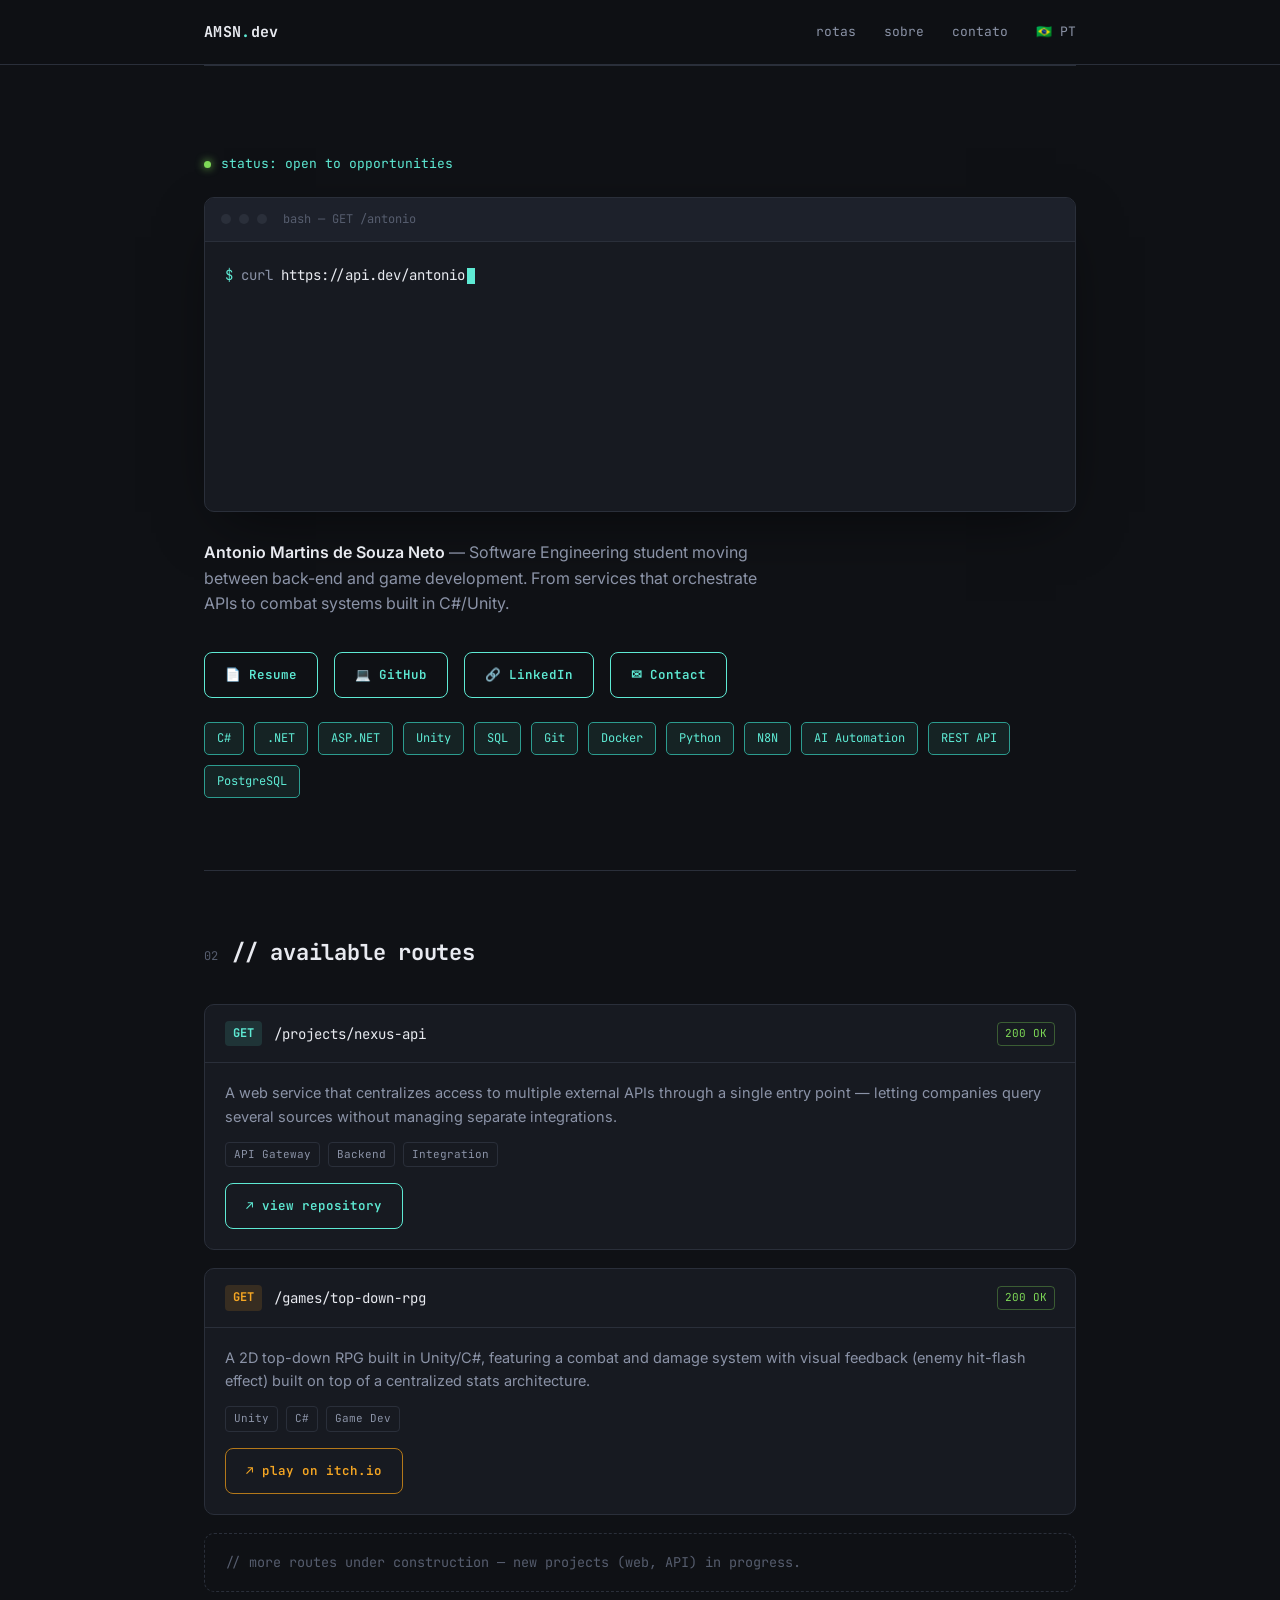
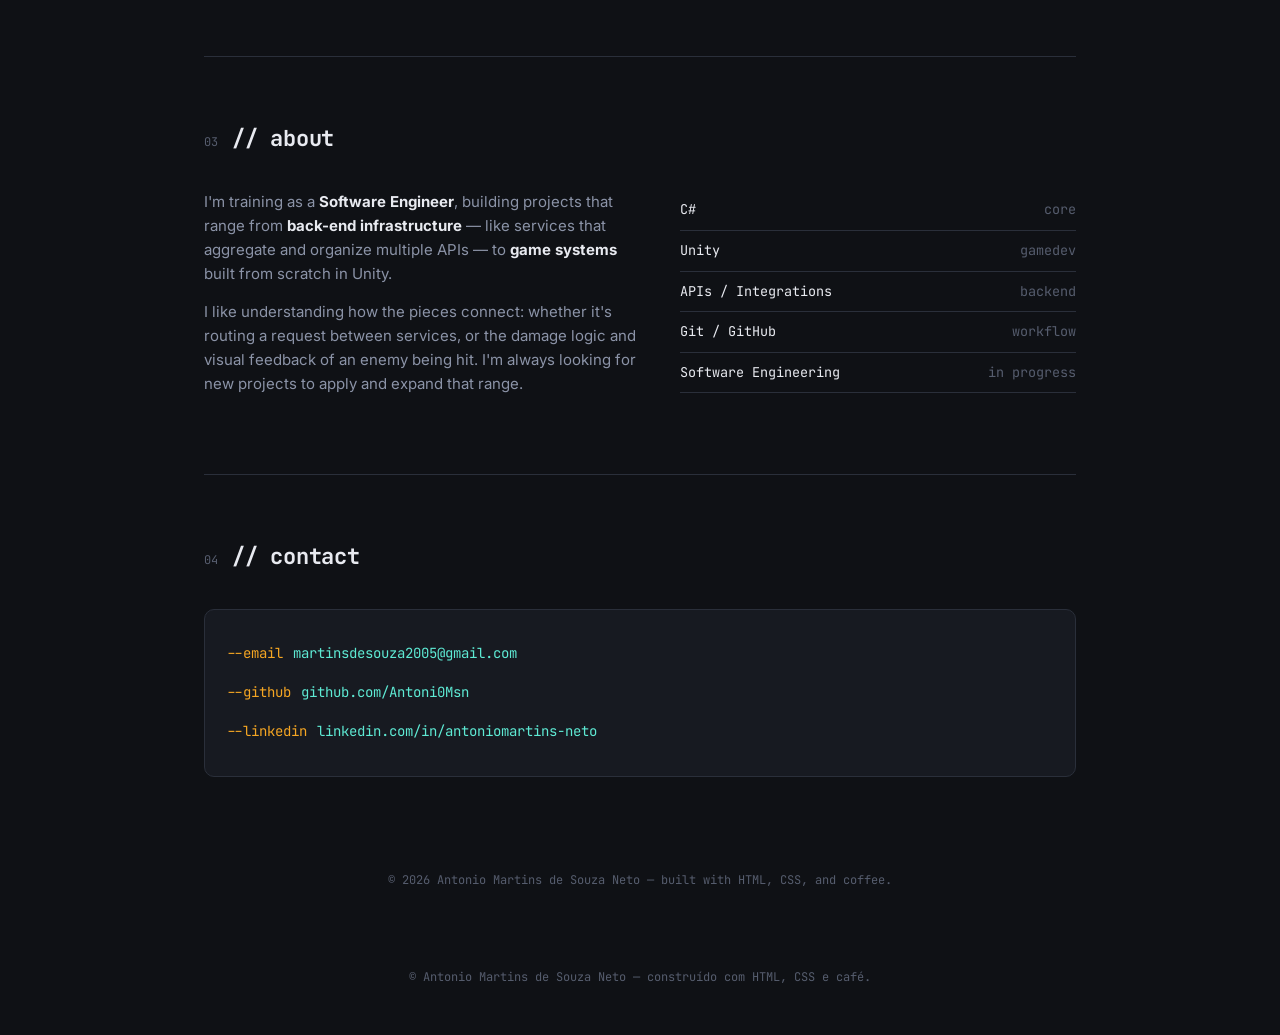
==== index.html @ a4c5094c "Add files via upload" ====
<!DOCTYPE html>
<html lang="en">

<head>
    <meta charset="UTF-8">
    <meta name="viewport" content="width=device-width, initial-scale=1.0">
    <title>Antonio Martins de Souza Neto — Portfólio</title>
    <link rel="preconnect" href="https://fonts.googleapis.com">
    <link rel="preconnect" href="https://fonts.gstatic.com" crossorigin>
    <link
        href="https://fonts.googleapis.com/css2?family=Inter:wght@400;500;600;700&family=JetBrains+Mono:wght@400;500;700&display=swap"
        rel="stylesheet">
    <link rel="stylesheet" href="style.css">
    <link rel="icon" href="favicon.png" type="image/png">

</head>

<body>
    <header>
        <nav class="wrap">
            <div class="logo">AMSN<span>.</span>dev</div>
            <div class="navlinks">
                <a href="#routes">rotas</a>
                <a href="#sobre">sobre</a>
                <a href="#contato">contato</a>
                <a href="pt.html">🇧🇷 PT</a>
            </div>
        </nav>
    </header>
    <main class="wrap">

        <section class="hero">
            <div class="hero-kicker"><span class="dot"></span>status: open to opportunities</div>

            <div class="terminal">
                <div class="terminal-bar">
                    <span class="tb-dot"></span><span class="tb-dot"></span><span class="tb-dot"></span>
                    <span class="terminal-title">bash — GET /antonio</span>
                </div>
                <div class="terminal-body">
                    <div class="prompt-line"><span class="sym">$</span> curl <span id="typed"></span><span
                            class="cursor" id="cursor"></span></div>
                    <div class="response" id="response">
                        <pre><span class="json-punc">{</span>
  <span class="json-key">"name"</span><span class="json-punc">:</span> <span class="json-str">"Antonio Martins de Souza Neto"</span><span class="json-punc">,</span>
  <span class="json-key">"role"</span><span class="json-punc">:</span> <span class="json-str">"Software Engineering Student | Backend Developer"</span><span class="json-punc">,</span>
  <span class="json-key">"builds"</span><span class="json-punc">:</span> <span class="json-punc">[</span><span class="json-str">"APIs"</span><span class="json-punc">,</span> <span class="json-str">"2D games"</span><span class="json-punc">]</span><span class="json-punc">,</span>
  <span class="json-key">"stack"</span><span class="json-punc">:</span> <span class="json-punc">[</span><span class="json-str">"C#"</span><span class="json-punc">,</span> <span class="json-str">"Unity"</span><span class="json-punc">,</span> <span class="json-str">".NET"</span><span class="json-punc">]</span>
<span class="json-punc">}</span></pre>
                        <div class="status-line"><span class="status-ok">● 200 OK</span> — 12ms</div>
                    </div>
                </div>
            </div>

            <p class="hero-sub">
                <strong>Antonio Martins de Souza Neto</strong> — Software Engineering student moving between
                back-end and game development. From services that orchestrate APIs to combat systems built in C#/Unity.
            </p>
            <div class="hero-actions">

                <a href="assets/resume-EN.pdf" target="_blank" class="btn">
                    📄 Resume
                </a>

                <a href="https://github.com/Antoni0Msn" target="_blank" class="btn">
                    💻 GitHub
                </a>

                <a href="https://www.linkedin.com/in/antoniomartins-neto/" target="_blank" class="btn">
                    🔗 LinkedIn
                </a>

                <a href="#contato" class="btn">
                    ✉ Contact
                </a>

            </div>
            <div class="hero-stack">
                <span>C#</span>
                <span>.NET</span>
                <span>ASP.NET</span>
                <span>Unity</span>
                <span>SQL</span>
                <span>Git</span>
                <span>Docker</span>
                <span>Python</span>
                <span>N8N</span>
                <span>AI Automation</span>
                <span>REST API</span>
                <span>PostgreSQL</span>
            </div>
        </section>

        <section id="routes">
            <div class="sec-head">
                <span class="sec-tag">02</span>
                <span class="sec-title">// available routes</span>
            </div>

            <div class="route">
                <div class="route-head">
                    <span class="method">GET</span>
                    <span class="path">/projects/nexus-api</span>
                    <span class="status-badge">200 OK</span>
                </div>
                <div class="route-body">
                    <p class="route-desc">
                        A web service that centralizes access to multiple external APIs through a single entry point —
                        letting companies query several sources without managing separate integrations.
                    </p>
                    <div class="route-tags">
                        <span class="tag">API Gateway</span>
                        <span class="tag">Backend</span>
                        <span class="tag">Integration</span>
                    </div>
                    <div class="route-links">
                        <a class="btn" href="https://github.com/Antoni0Msn/Trabalho-Nexus-Api" target="_blank"
                            rel="noopener">↗ view repository</a>
                    </div>
                </div>
            </div>

            <div class="route game">
                <div class="route-head">
                    <span class="method">GET</span>
                    <span class="path">/games/top-down-rpg</span>
                    <span class="status-badge">200 OK</span>
                </div>
                <div class="route-body">
                    <p class="route-desc">
                        A 2D top-down RPG built in Unity/C#, featuring a combat and damage system with visual feedback
                        (enemy hit-flash effect) built on top of a centralized stats architecture.
                    </p>
                    <div class="route-tags">
                        <span class="tag">Unity</span>
                        <span class="tag">C#</span>
                        <span class="tag">Game Dev</span>
                    </div>
                    <div class="route-links">
                        <a class="btn" href="https://tonplayc.itch.io/game-trainer-v01" target="_blank" rel="noopener">↗
                            play on itch.io</a>
                    </div>
                </div>
            </div>

            <div class="route-more">
                // more routes under construction — new projects (web, API) in progress.
            </div>
        </section>

        <section id="about">
            <div class="sec-head">
                <span class="sec-tag">03</span>
                <span class="sec-title">// about</span>
            </div>
            <div class="about-grid">
                <div class="about-text">
                    <p>
                        I'm training as a <strong>Software Engineer</strong>, building projects that range from
                        <strong>back-end infrastructure</strong> — like services that aggregate and organize multiple
                        APIs —
                        to <strong>game systems</strong> built from scratch in Unity.
                    </p>
                    <p>
                        I like understanding how the pieces connect: whether it's routing a request between services,
                        or the damage logic and visual feedback of an enemy being hit. I'm always looking for
                        new projects to apply and expand that range.
                    </p>
                </div>
                <div class="pkg-list">
                    <div class="pkg-row"><span class="pkg-name">C#</span><span class="pkg-ver">core</span></div>
                    <div class="pkg-row"><span class="pkg-name">Unity</span><span class="pkg-ver">gamedev</span></div>
                    <div class="pkg-row"><span class="pkg-name">APIs / Integrations</span><span
                            class="pkg-ver">backend</span></div>
                    <div class="pkg-row"><span class="pkg-name">Git / GitHub</span><span class="pkg-ver">workflow</span>
                    </div>
                    <div class="pkg-row"><span class="pkg-name">Software Engineering</span><span class="pkg-ver">in
                            progress</span></div>
                </div>
            </div>
        </section>

        <section id="contact">
            <div class="sec-head">
                <span class="sec-tag">04</span>
                <span class="sec-title">// contact</span>
            </div>
            <div class="contact-term">
                <div class="contact-row"><span class="flag">--email</span> <a
                        href="mailto:martinsdesouza2005@gmail.com">martinsdesouza2005@gmail.com</a></div>
                <div class="contact-row"><span class="flag">--github</span> <a href="https://github.com/Antoni0Msn"
                        target="_blank" rel="noopener">github.com/Antoni0Msn</a></div>
                <div class="contact-row"><span class="flag">--linkedin</span> <a
                        href="https://www.linkedin.com/in/antoniomartins-neto/" target="_blank"
                        rel="noopener">linkedin.com/in/antoniomartins-neto</a></div>
            </div>
        </section>

    </main>

    <footer>
        © <span id="year"></span> Antonio Martins de Souza Neto — built with HTML, CSS, and coffee.
    </footer>

    <footer>
        © <span id="year"></span> Antonio Martins de Souza Neto — construído com HTML, CSS e café.
    </footer>
    <script src="jsScript.js"></script>
</body>

</html>
---- style.css ----
:root {
    --bg: #0F1115;
    --bg-panel: #171A21;
    --bg-panel-2: #1D212B;
    --line: #2A2F3A;
    --text: #E8EAF0;
    --text-dim: #8B93A7;
    --text-dimmer: #565D6E;
    --accent: #5EEAD4;
    --accent-dim: #2C9C8F;
    --accent2: #F5A623;
    --accent2-dim: #B3781A;
    --ok: #7ED957;
    --mono: 'JetBrains Mono', monospace;
    --sans: 'Inter', sans-serif;
}

* {
    box-sizing: border-box;
    margin: 0;
    padding: 0;
}

html {
    scroll-behavior: smooth;
}

body {
    background: var(--bg);
    color: var(--text);
    font-family: var(--sans);
    line-height: 1.6;
    -webkit-font-smoothing: antialiased;
}

::selection {
    background: var(--accent);
    color: var(--bg);
}

a {
    color: inherit;
    text-decoration: none;
}

.wrap {
    max-width: 920px;
    margin: 0 auto;
    padding: 0 24px;
}

/* ---------- NAV ---------- */
header {
    position: sticky;
    top: 0;
    z-index: 50;
    background: rgba(15, 17, 21, 0.85);
    backdrop-filter: blur(8px);
    border-bottom: 1px solid var(--line);
}

nav.wrap {
    display: flex;
    align-items: center;
    justify-content: space-between;
    height: 64px;
}

.logo {
    font-family: var(--mono);
    font-weight: 700;
    font-size: 15px;
    letter-spacing: 0.02em;
}

.logo span {
    color: var(--accent);
}

.navlinks {
    display: flex;
    gap: 28px;
    font-family: var(--mono);
    font-size: 13px;
    color: var(--text-dim);
}

.navlinks a {
    transition: color .15s ease;
}

.navlinks a:hover {
    color: var(--accent);
}

/* ---------- HERO ---------- */
.hero {
    padding: 88px 0 72px;
}

.hero-kicker {
    font-family: var(--mono);
    font-size: 13px;
    color: var(--accent);
    display: flex;
    align-items: center;
    gap: 10px;
    margin-bottom: 22px;
}

.dot {
    width: 7px;
    height: 7px;
    border-radius: 50%;
    background: var(--ok);
    box-shadow: 0 0 8px var(--ok);
    animation: pulse 2s ease-in-out infinite;
}

@keyframes pulse {

    0%,
    100% {
        opacity: 1
    }

    50% {
        opacity: .4
    }
}

.terminal {
    background: var(--bg-panel);
    border: 1px solid var(--line);
    border-radius: 10px;
    overflow: hidden;
    box-shadow: 0 20px 60px -20px rgba(0, 0, 0, 0.6);
}

.terminal-bar {
    display: flex;
    align-items: center;
    gap: 8px;
    padding: 12px 16px;
    background: var(--bg-panel-2);
    border-bottom: 1px solid var(--line);
}

.tb-dot {
    width: 10px;
    height: 10px;
    border-radius: 50%;
    background: var(--line);
}

.terminal-title {
    font-family: var(--mono);
    font-size: 12px;
    color: var(--text-dimmer);
    margin-left: 8px;
}

.terminal-body {
    padding: 22px 20px 26px;
    font-family: var(--mono);
    font-size: 14px;
    min-height: 190px;
}

.prompt-line {
    color: var(--text-dim);
    margin-bottom: 14px;
}

.prompt-line .sym {
    color: var(--accent);
}

#typed {
    color: var(--text);
}

.cursor {
    display: inline-block;
    width: 8px;
    height: 16px;
    background: var(--accent);
    vertical-align: middle;
    margin-left: 2px;
    animation: blink 1s step-end infinite;
}

@keyframes blink {
    50% {
        opacity: 0
    }
}

.response {
    opacity: 0;
    transition: opacity .5s ease;
}

.response.show {
    opacity: 1;
}

.response pre {
    white-space: pre-wrap;
    word-break: break-word;
}

.json-key {
    color: var(--accent2);
}

.json-str {
    color: var(--accent);
}

.json-punc {
    color: var(--text-dimmer);
}

.status-line {
    margin-top: 16px;
    padding-top: 14px;
    border-top: 1px dashed var(--line);
    font-size: 12px;
    color: var(--text-dimmer);
}

.status-ok {
    color: var(--ok);
    font-weight: 600;
}

.hero-sub {
    margin-top: 28px;
    max-width: 560px;
    color: var(--text-dim);
    font-size: 16px;
}

.hero-sub strong {
    color: var(--text);
    font-weight: 600;
}

/* ---------- SECTION HEADERS ---------- */
section {
    padding: 64px 0;
    border-top: 1px solid var(--line);
}

.sec-head {
    display: flex;
    align-items: baseline;
    gap: 14px;
    margin-bottom: 34px;
}

.sec-tag {
    font-family: var(--mono);
    font-size: 12px;
    color: var(--text-dimmer);
}

.sec-title {
    font-family: var(--mono);
    font-size: 22px;
    font-weight: 700;
    letter-spacing: -0.01em;
}

/* ---------- ROUTES / PROJECTS ---------- */
.route {
    background: var(--bg-panel);
    border: 1px solid var(--line);
    border-radius: 10px;
    margin-bottom: 18px;
    overflow: hidden;
    transition: border-color .2s ease, transform .2s ease;
}

.route:hover {
    border-color: var(--accent-dim);
    transform: translateY(-2px);
}

.route.game:hover {
    border-color: var(--accent2-dim);
}

.route-head {
    display: flex;
    align-items: center;
    gap: 12px;
    padding: 16px 20px;
    border-bottom: 1px solid var(--line);
    flex-wrap: wrap;
}

.method {
    font-family: var(--mono);
    font-size: 12px;
    font-weight: 700;
    padding: 3px 8px;
    border-radius: 4px;
    background: rgba(94, 234, 212, 0.12);
    color: var(--accent);
}

.route.game .method {
    background: rgba(245, 166, 35, 0.14);
    color: var(--accent2);
}

.path {
    font-family: var(--mono);
    font-size: 14px;
    color: var(--text);
}

.status-badge {
    margin-left: auto;
    font-family: var(--mono);
    font-size: 11px;
    color: var(--ok);
    border: 1px solid rgba(126, 217, 87, 0.35);
    border-radius: 4px;
    padding: 2px 7px;
}

.route-body {
    padding: 18px 20px 20px;
}

.route-desc {
    color: var(--text-dim);
    font-size: 14.5px;
    margin-bottom: 14px;
}

.route-tags {
    display: flex;
    gap: 8px;
    flex-wrap: wrap;
    margin-bottom: 16px;
}

.tag {
    font-family: var(--mono);
    font-size: 11px;
    color: var(--text-dim);
    border: 1px solid var(--line);
    border-radius: 4px;
    padding: 3px 8px;
}

.route-links {
    display: flex;
    gap: 12px;
    flex-wrap: wrap;
}

.btn {
    font-family: var(--mono);
    font-size: 12.5px;
    font-weight: 600;
    padding: 8px 14px;
    border-radius: 6px;
    border: 1px solid var(--accent-dim);
    color: var(--accent);
    display: inline-flex;
    align-items: center;
    gap: 6px;
    transition: background .15s ease, color .15s ease;
}

.btn:hover {
    background: var(--accent);
    color: var(--bg);
}

.route.game .btn {
    border-color: var(--accent2-dim);
    color: var(--accent2);
}

.route.game .btn:hover {
    background: var(--accent2);
    color: var(--bg);
}

.route-more {
    border: 1px dashed var(--line);
    border-radius: 10px;
    padding: 18px 20px;
    color: var(--text-dimmer);
    font-size: 13.5px;
    font-family: var(--mono);
}

/* ---------- ABOUT / STACK ---------- */
.about-grid {
    display: grid;
    grid-template-columns: 1.1fr 1fr;
    gap: 40px;
}

.about-text p {
    color: var(--text-dim);
    margin-bottom: 14px;
    font-size: 15px;
}

.about-text strong {
    color: var(--text);
}

.pkg-list {
    font-family: var(--mono);
    font-size: 13.5px;
}

.pkg-row {
    display: flex;
    justify-content: space-between;
    align-items: center;
    padding: 9px 0;
    border-bottom: 1px solid var(--line);
}

.pkg-name {
    color: var(--text);
}

.pkg-ver {
    color: var(--text-dimmer);
}

/* ---------- CONTACT ---------- */
.contact-term {
    background: var(--bg-panel);
    border: 1px solid var(--line);
    border-radius: 10px;
    padding: 24px 22px;
    font-family: var(--mono);
    font-size: 14px;
}

.contact-row {
    display: flex;
    gap: 10px;
    padding: 8px 0;
    flex-wrap: wrap;
}

.contact-row .flag {
    color: var(--accent2);
}

.contact-row a {
    color: var(--accent);
    border-bottom: 1px solid transparent;
}

.contact-row a:hover {
    border-color: var(--accent);
}

footer {
    padding: 30px 0 48px;
    text-align: center;
    color: var(--text-dimmer);
    font-family: var(--mono);
    font-size: 12px;
}

@media (max-width: 720px) {
    .about-grid {
        grid-template-columns: 1fr;
    }

    .navlinks {
        display: none;
    }

    .hero {
        padding: 56px 0 48px;
    }
}

@media (prefers-reduced-motion: reduce) {
    * {
        animation: none !important;
        transition: none !important;
    }
}

.hero-actions {

    display: flex;

    gap: 16px;

    flex-wrap: wrap;

    margin-top: 35px;

}

.btn {

    padding: 12px 20px;

    border: 1px solid var(--accent);

    border-radius: 8px;

    font-family: var(--mono);

    transition: .25s;

    color: var(--accent);

    background: transparent;

}

.btn:hover {

    background: var(--accent);

    color: var(--bg);

    transform: translateY(-3px);

    box-shadow: 0 8px 20px rgba(94, 234, 212, .18);

}

.primary {

    background: var(--accent);

    color: var(--bg);

    font-weight: 600;

}

.primary:hover {

    transform: translateY(-3px) scale(1.03);

}

.hero-stack {
    display: flex;
    flex-wrap: wrap;
    gap: 10px;
    margin-top: 24px;
}

.hero-stack span {
    font-family: var(--mono);
    font-size: 12px;
    color: var(--accent);
    background: rgba(94, 234, 212, .08);
    border: 1px solid var(--accent-dim);
    border-radius: 5px;
    padding: 6px 12px;
    transition: .2s ease;
}

.hero-stack span:hover {
    background: var(--accent);
    color: var(--bg);
    transform: translateY(-2px);
}
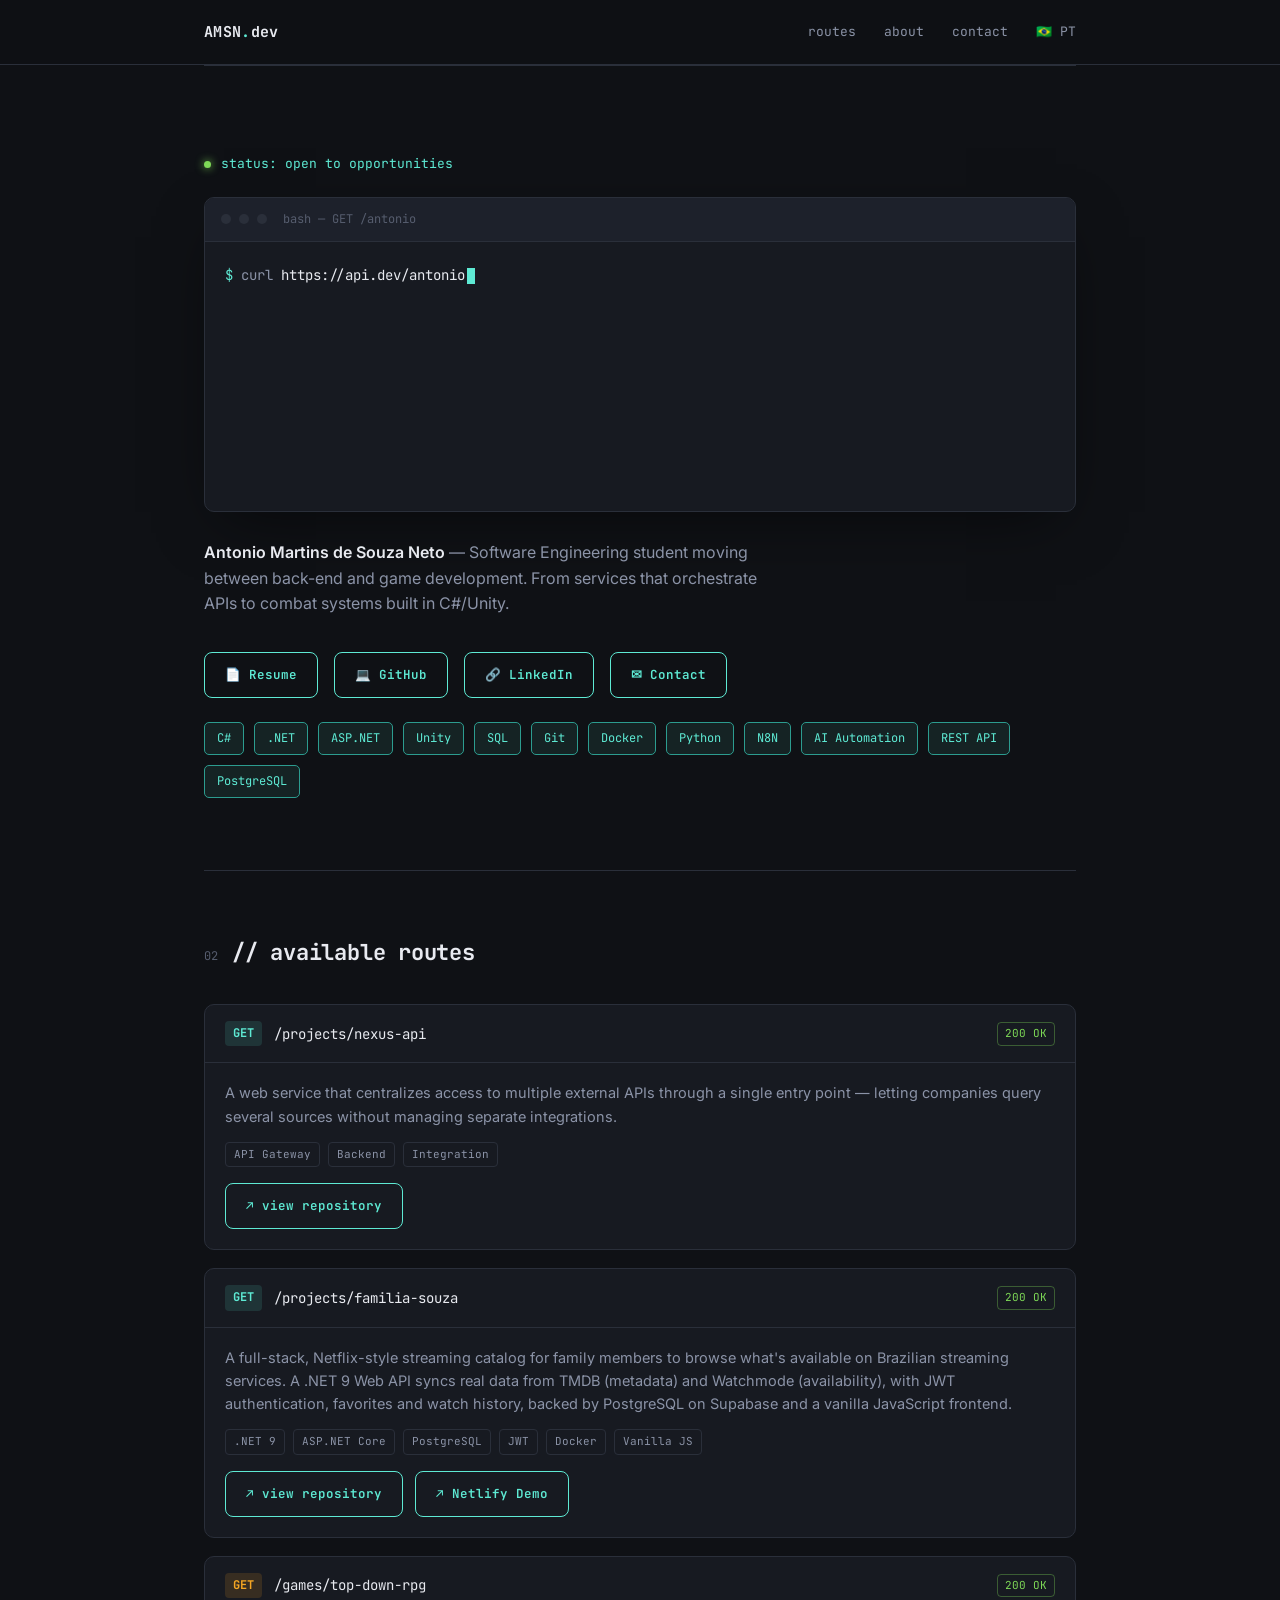
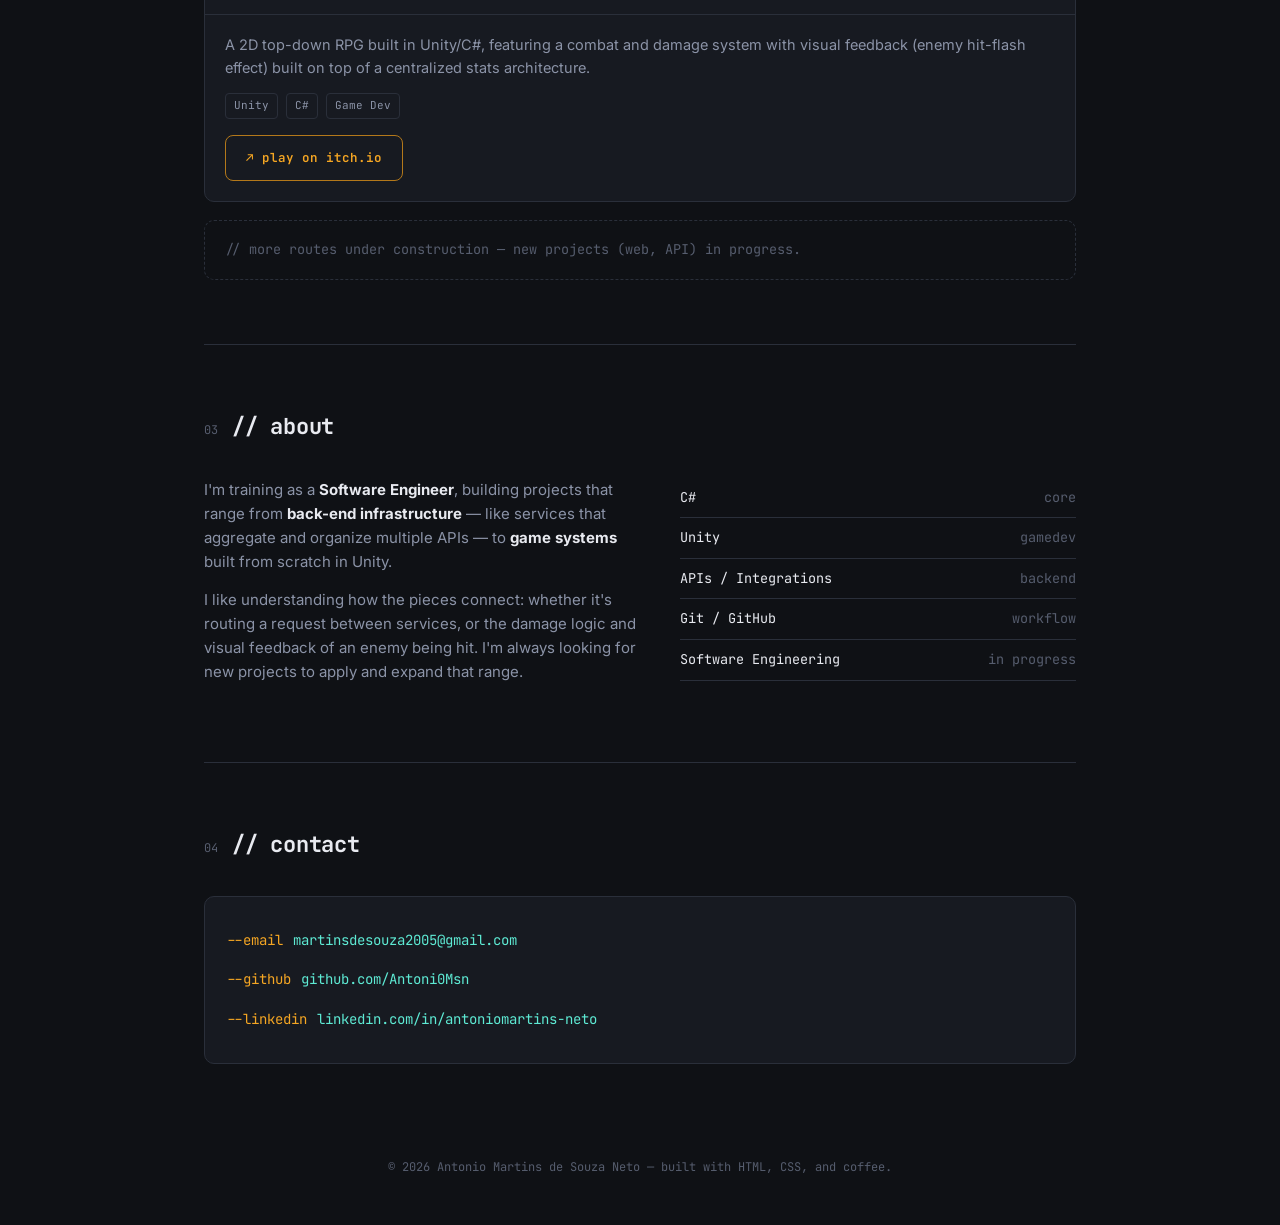
==== commit ad9ae520: "Added SouzaFamily project" ====
--- a/index.html
+++ b/index.html
@@ -20,9 +20,9 @@
         <nav class="wrap">
             <div class="logo">AMSN<span>.</span>dev</div>
             <div class="navlinks">
-                <a href="#routes">rotas</a>
-                <a href="#sobre">sobre</a>
-                <a href="#contato">contato</a>
+                <a href="#routes">routes</a>
+                <a href="#about">about</a>
+                <a href="#contact">contact</a>
                 <a href="pt.html">🇧🇷 PT</a>
             </div>
         </nav>
@@ -58,7 +58,7 @@
             </p>
             <div class="hero-actions">
 
-                <a href="assets/resume-EN.pdf" target="_blank" class="btn">
+                <a href="assets/Resume_EN.pdf" target="_blank" class="btn">
                     📄 Resume
                 </a>
 
@@ -70,7 +70,7 @@
                     🔗 LinkedIn
                 </a>
 
-                <a href="#contato" class="btn">
+                <a href="#contact" class="btn">
                     ✉ Contact
                 </a>
 
@@ -120,6 +120,36 @@
                 </div>
             </div>
 
+            <div class="route">
+                <div class="route-head">
+                    <span class="method">GET</span>
+                    <span class="path">/projects/familia-souza</span>
+                    <span class="status-badge">200 OK</span>
+                </div>
+                <div class="route-body">
+                    <p class="route-desc">
+                        A full-stack, Netflix-style streaming catalog for family members to browse what's available on
+                        Brazilian streaming services. A .NET 9 Web API syncs real data from TMDB (metadata) and
+                        Watchmode (availability), with JWT authentication, favorites and watch history, backed by
+                        PostgreSQL on Supabase and a vanilla JavaScript frontend.
+                    </p>
+                    <div class="route-tags">
+                        <span class="tag">.NET 9</span>
+                        <span class="tag">ASP.NET Core</span>
+                        <span class="tag">PostgreSQL</span>
+                        <span class="tag">JWT</span>
+                        <span class="tag">Docker</span>
+                        <span class="tag">Vanilla JS</span>
+                    </div>
+                    <div class="route-links">
+                        <a class="btn" href="https://github.com/Antoni0Msn/SouzaFamilyProject" target="_blank"
+                            rel="noopener">↗ view repository</a>
+                        <a class="btn" href="https://souzafamily.netlify.app" target="_blank"
+                            rel="noopener">↗ Netlify Demo</a>
+                    </div>
+                </div>
+            </div>
+
             <div class="route game">
                 <div class="route-head">
                     <span class="method">GET</span>
@@ -202,10 +232,7 @@
         © <span id="year"></span> Antonio Martins de Souza Neto — built with HTML, CSS, and coffee.
     </footer>
 
-    <footer>
-        © <span id="year"></span> Antonio Martins de Souza Neto — construído com HTML, CSS e café.
-    </footer>
     <script src="jsScript.js"></script>
 </body>
 
-</html>+</html>
